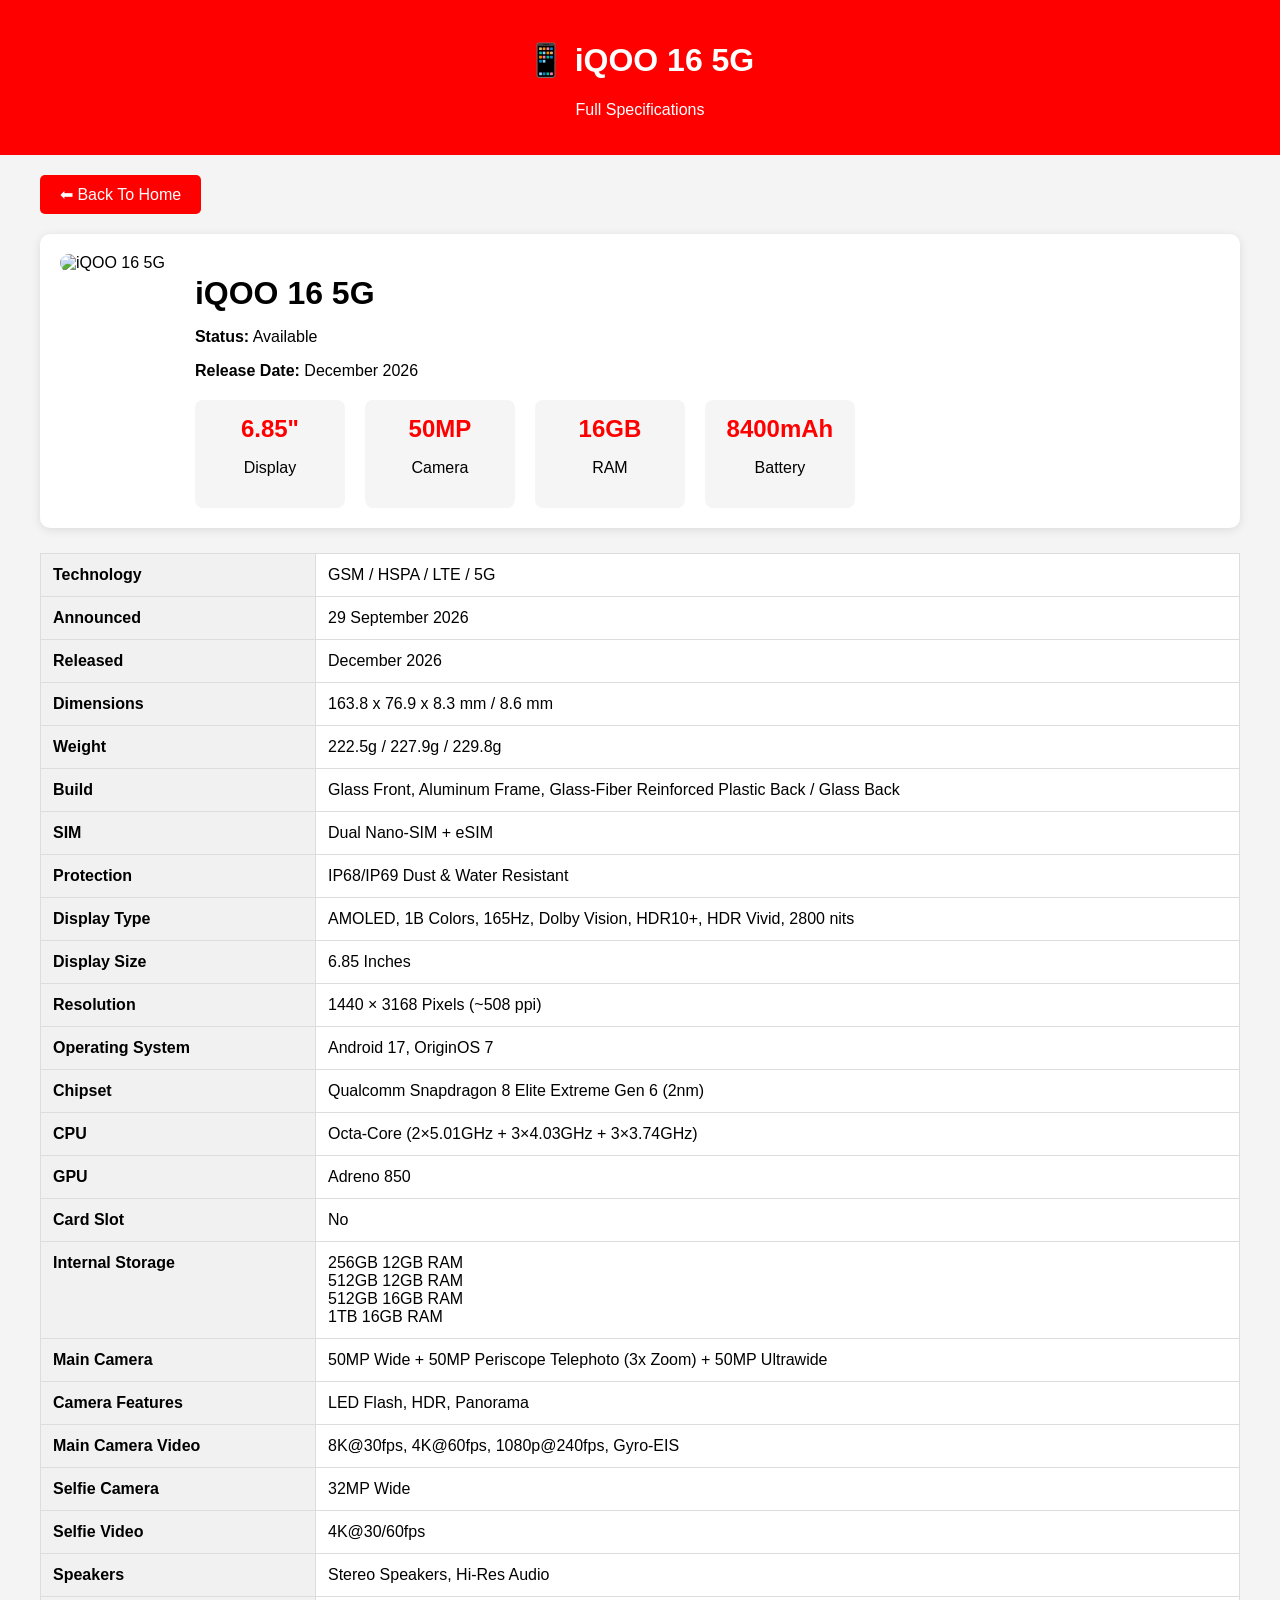
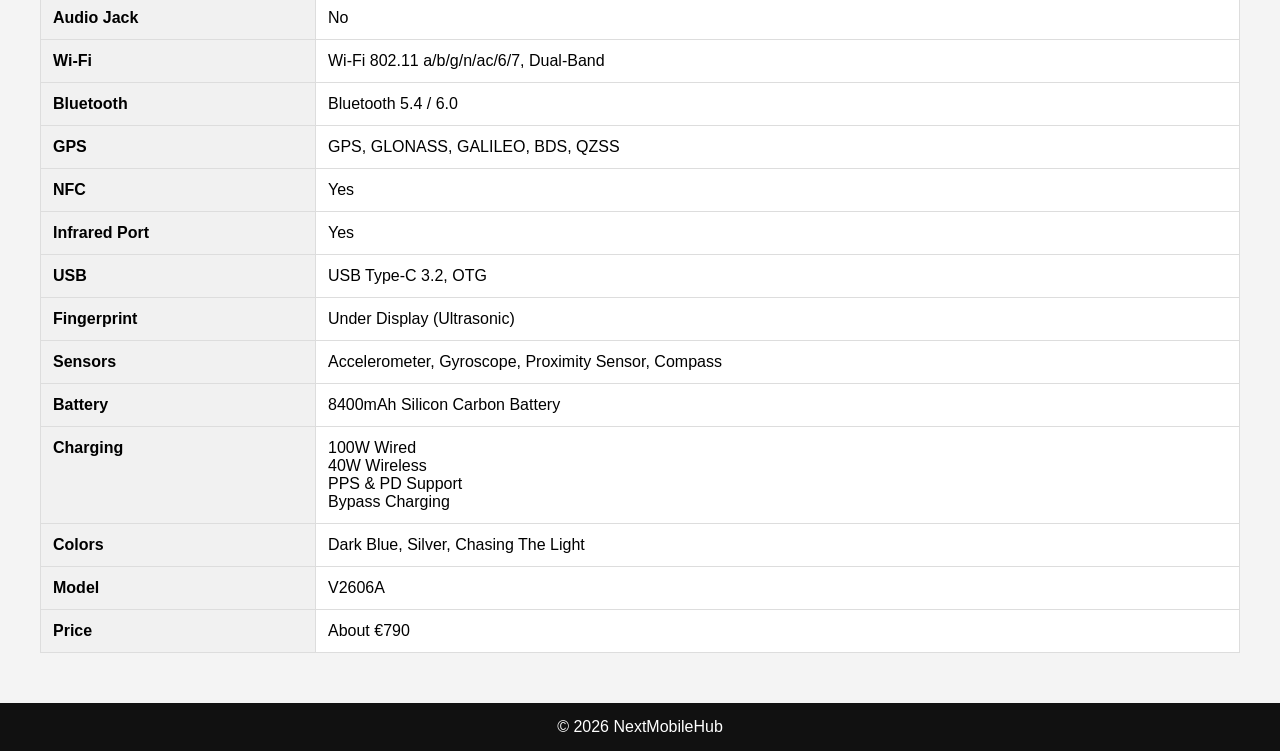
==== Iqoo 16.html @ 37f46bac "Rename Iqoo 16 to Iqoo 16.html" ====
<!DOCTYPE html>
<html lang="en">
<head>
<meta charset="UTF-8">
<meta name="viewport" content="width=device-width, initial-scale=1.0">

<title>iQOO 16 5G Full Specifications | NextMobileHub</title>

<style>

body{
margin:0;
font-family:Arial,sans-serif;
background:#f4f4f4;
}

header{
background:#ff0000;
color:white;
text-align:center;
padding:20px;
}

.container{
max-width:1200px;
margin:auto;
padding:20px;
}

.back-btn{
display:inline-block;
background:#ff0000;
color:white;
padding:10px 20px;
border-radius:5px;
text-decoration:none;
margin-bottom:20px;
}

.top-box{
background:white;
padding:20px;
border-radius:10px;
box-shadow:0 2px 10px rgba(0,0,0,0.1);
display:flex;
flex-wrap:wrap;
gap:30px;
}

.phone-image img{
width:280px;
max-width:100%;
border-radius:10px;
}

.phone-info{
flex:1;
}

.phone-info h1{
margin-bottom:10px;
}

.quick-specs{
display:flex;
gap:20px;
flex-wrap:wrap;
margin-top:20px;
}

.quick-box{
background:#f5f5f5;
padding:15px;
border-radius:8px;
text-align:center;
min-width:120px;
}

.quick-box h2{
margin:0;
color:#ff0000;
}

.spec-table{
width:100%;
border-collapse:collapse;
margin-top:25px;
background:white;
}

.spec-table td{
border:1px solid #ddd;
padding:12px;
vertical-align:top;
}

.title{
background:#f1f1f1;
font-weight:bold;
width:250px;
}

footer{
background:#111;
color:white;
text-align:center;
padding:15px;
margin-top:30px;
}

</style>
</head>

<body>

<header>
<h1>📱 iQOO 16 5G</h1>
<p>Full Specifications</p>
</header>

<div class="container">

<a href="index.html" class="back-btn">⬅ Back To Home</a>

<div class="top-box">

<div class="phone-image">
<img src="iqoo-16-5g.jpg" alt="iQOO 16 5G">
</div>

<div class="phone-info">

<h1>iQOO 16 5G</h1>

<p><strong>Status:</strong> Available</p>
<p><strong>Release Date:</strong> December 2026</p>

<div class="quick-specs">

<div class="quick-box">
<h2>6.85"</h2>
<p>Display</p>
</div>

<div class="quick-box">
<h2>50MP</h2>
<p>Camera</p>
</div>

<div class="quick-box">
<h2>16GB</h2>
<p>RAM</p>
</div>

<div class="quick-box">
<h2>8400mAh</h2>
<p>Battery</p>
</div>

</div>

</div>
</div>

<table class="spec-table">

<tr>
<td class="title">Technology</td>
<td>GSM / HSPA / LTE / 5G</td>
</tr>

<tr>
<td class="title">Announced</td>
<td>29 September 2026</td>
</tr>

<tr>
<td class="title">Released</td>
<td>December 2026</td>
</tr>

<tr>
<td class="title">Dimensions</td>
<td>163.8 x 76.9 x 8.3 mm / 8.6 mm</td>
</tr>

<tr>
<td class="title">Weight</td>
<td>222.5g / 227.9g / 229.8g</td>
</tr>

<tr>
<td class="title">Build</td>
<td>Glass Front, Aluminum Frame, Glass-Fiber Reinforced Plastic Back / Glass Back</td>
</tr>

<tr>
<td class="title">SIM</td>
<td>Dual Nano-SIM + eSIM</td>
</tr>

<tr>
<td class="title">Protection</td>
<td>IP68/IP69 Dust & Water Resistant</td>
</tr>

<tr>
<td class="title">Display Type</td>
<td>AMOLED, 1B Colors, 165Hz, Dolby Vision, HDR10+, HDR Vivid, 2800 nits</td>
</tr>

<tr>
<td class="title">Display Size</td>
<td>6.85 Inches</td>
</tr>

<tr>
<td class="title">Resolution</td>
<td>1440 × 3168 Pixels (~508 ppi)</td>
</tr>

<tr>
<td class="title">Operating System</td>
<td>Android 17, OriginOS 7</td>
</tr>

<tr>
<td class="title">Chipset</td>
<td>Qualcomm Snapdragon 8 Elite Extreme Gen 6 (2nm)</td>
</tr>

<tr>
<td class="title">CPU</td>
<td>Octa-Core (2×5.01GHz + 3×4.03GHz + 3×3.74GHz)</td>
</tr>

<tr>
<td class="title">GPU</td>
<td>Adreno 850</td>
</tr>

<tr>
<td class="title">Card Slot</td>
<td>No</td>
</tr>

<tr>
<td class="title">Internal Storage</td>
<td>
256GB 12GB RAM<br>
512GB 12GB RAM<br>
512GB 16GB RAM<br>
1TB 16GB RAM
</td>
</tr>

<tr>
<td class="title">Main Camera</td>
<td>
50MP Wide + 50MP Periscope Telephoto (3x Zoom) + 50MP Ultrawide
</td>
</tr>

<tr>
<td class="title">Camera Features</td>
<td>
LED Flash, HDR, Panorama
</td>
</tr>

<tr>
<td class="title">Main Camera Video</td>
<td>
8K@30fps, 4K@60fps, 1080p@240fps, Gyro-EIS
</td>
</tr>

<tr>
<td class="title">Selfie Camera</td>
<td>32MP Wide</td>
</tr>

<tr>
<td class="title">Selfie Video</td>
<td>4K@30/60fps</td>
</tr>

<tr>
<td class="title">Speakers</td>
<td>Stereo Speakers, Hi-Res Audio</td>
</tr>

<tr>
<td class="title">Audio Jack</td>
<td>No</td>
</tr>

<tr>
<td class="title">Wi‑Fi</td>
<td>Wi‑Fi 802.11 a/b/g/n/ac/6/7, Dual-Band</td>
</tr>

<tr>
<td class="title">Bluetooth</td>
<td>Bluetooth 5.4 / 6.0</td>
</tr>

<tr>
<td class="title">GPS</td>
<td>GPS, GLONASS, GALILEO, BDS, QZSS</td>
</tr>

<tr>
<td class="title">NFC</td>
<td>Yes</td>
</tr>

<tr>
<td class="title">Infrared Port</td>
<td>Yes</td>
</tr>

<tr>
<td class="title">USB</td>
<td>USB Type‑C 3.2, OTG</td>
</tr>

<tr>
<td class="title">Fingerprint</td>
<td>Under Display (Ultrasonic)</td>
</tr>

<tr>
<td class="title">Sensors</td>
<td>
Accelerometer, Gyroscope, Proximity Sensor, Compass
</td>
</tr>

<tr>
<td class="title">Battery</td>
<td>8400mAh Silicon Carbon Battery</td>
</tr>

<tr>
<td class="title">Charging</td>
<td>
100W Wired<br>
40W Wireless<br>
PPS & PD Support<br>
Bypass Charging
</td>
</tr>

<tr>
<td class="title">Colors</td>
<td>Dark Blue, Silver, Chasing The Light</td>
</tr>

<tr>
<td class="title">Model</td>
<td>V2606A</td>
</tr>

<tr>
<td class="title">Price</td>
<td>About €790</td>
</tr>

</table>

</div>

<footer>
© 2026 NextMobileHub
</footer>

</body>
</html>
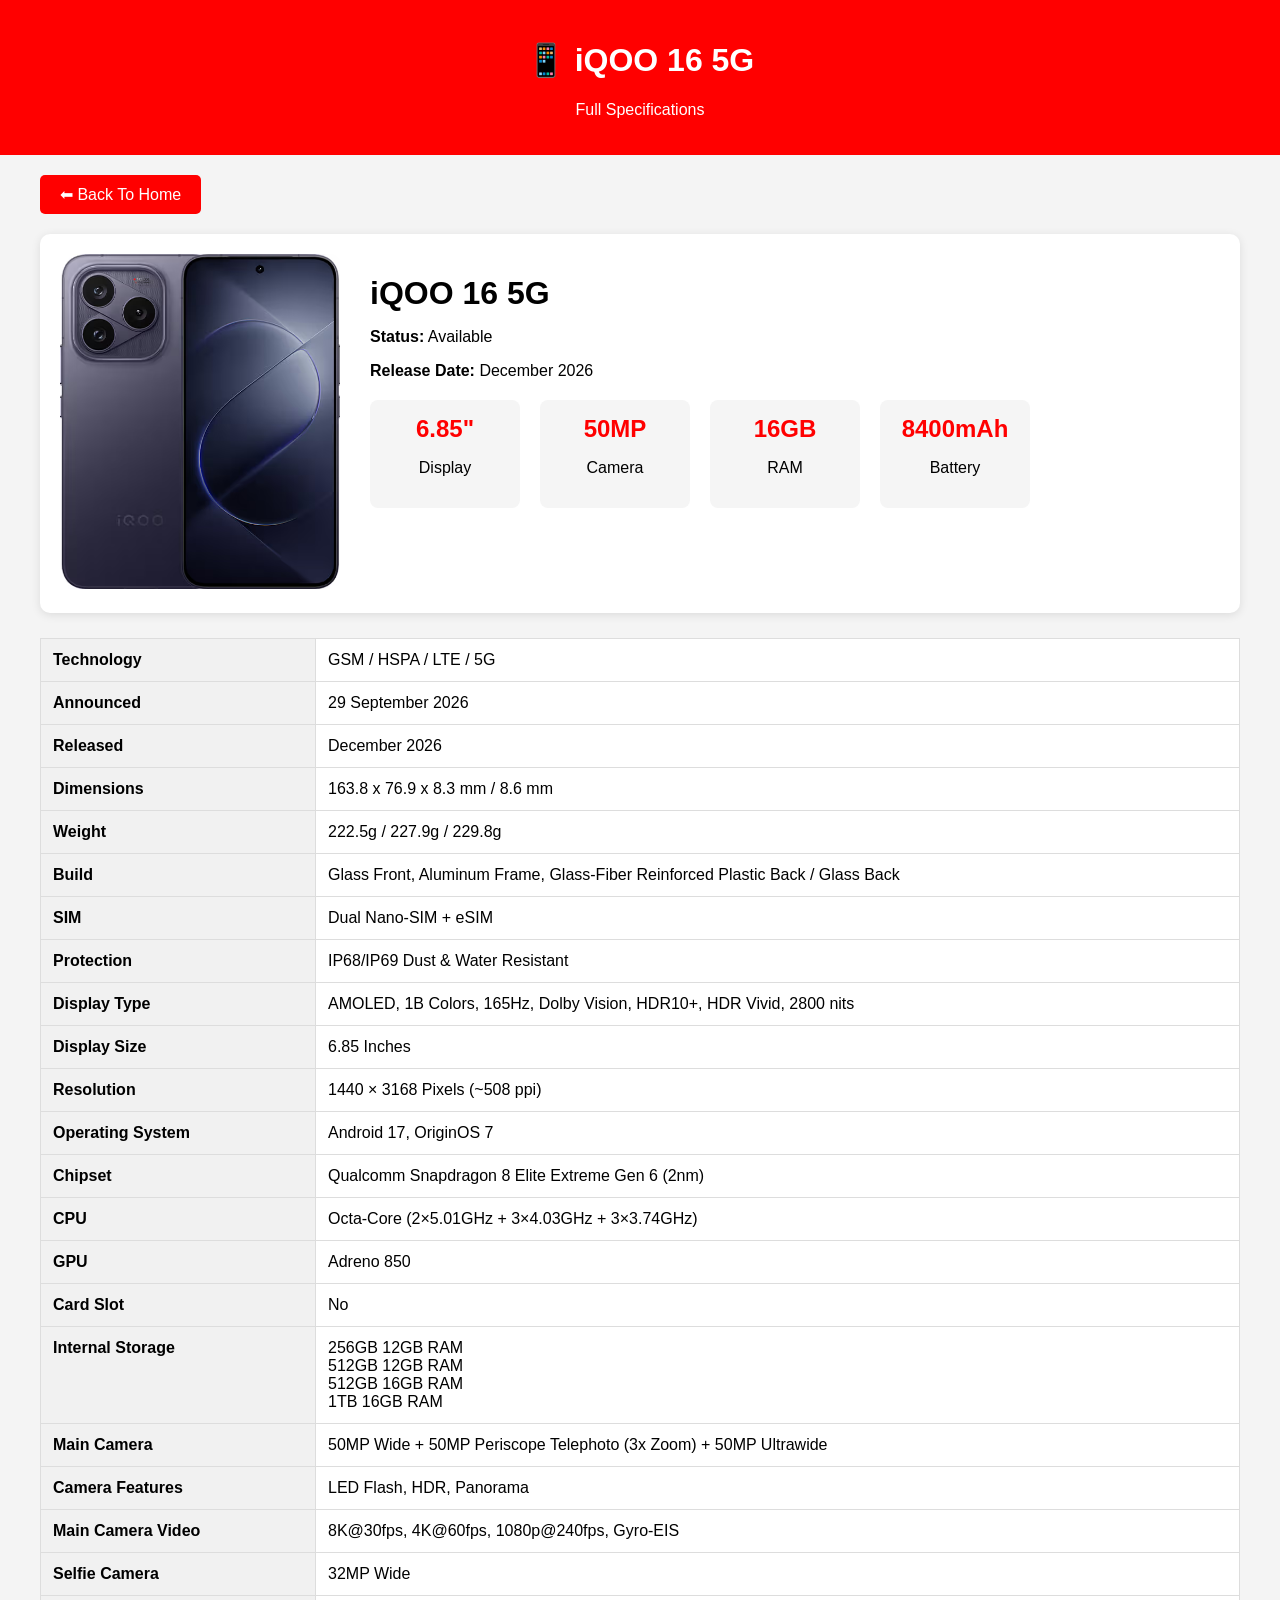
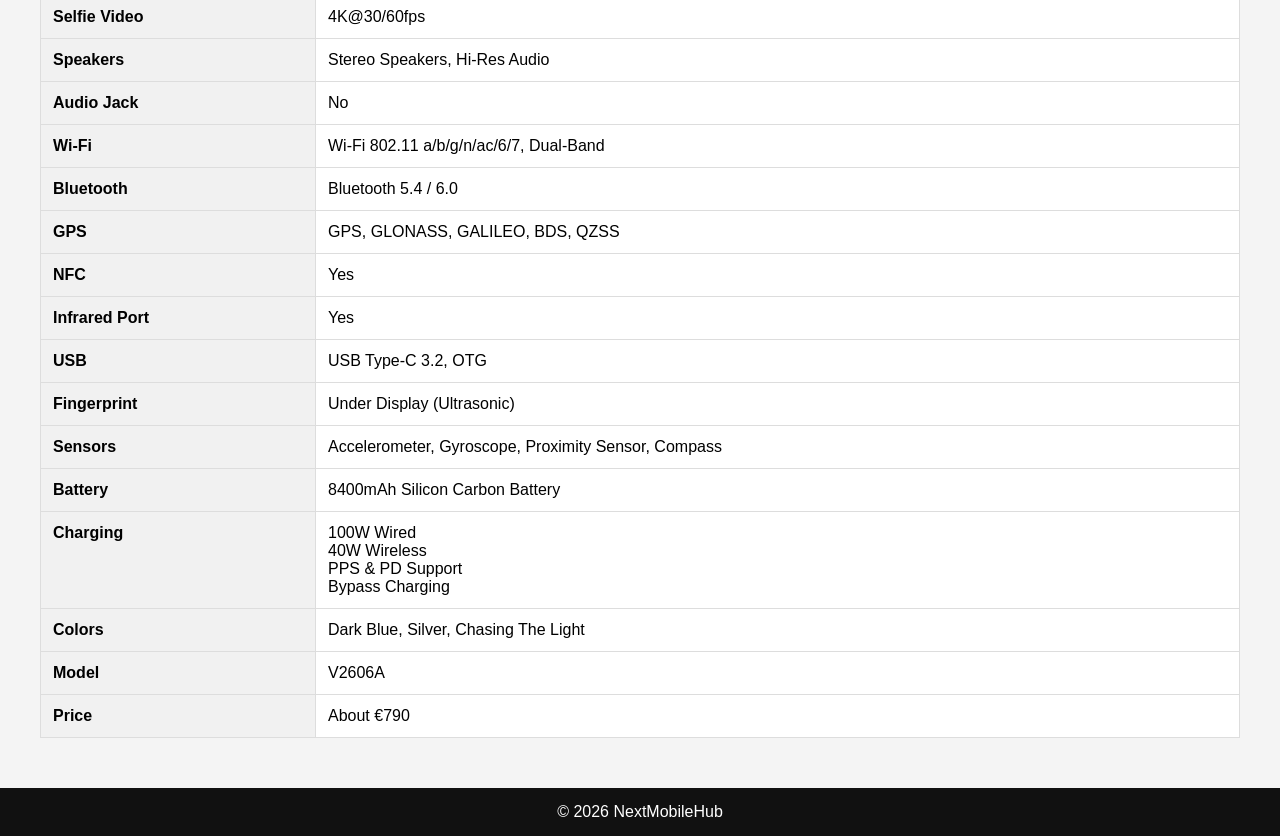
==== commit 02816543: "Update Iqoo 16.html" ====
--- a/Iqoo 16.html
+++ b/Iqoo 16.html
@@ -125,7 +125,7 @@
 <div class="top-box">
 
 <div class="phone-image">
-<img src="iqoo-16-5g.jpg" alt="iQOO 16 5G">
+<img src="iqoo 16.jpg" alt="iQOO 16 5G">
 </div>
 
 <div class="phone-info">
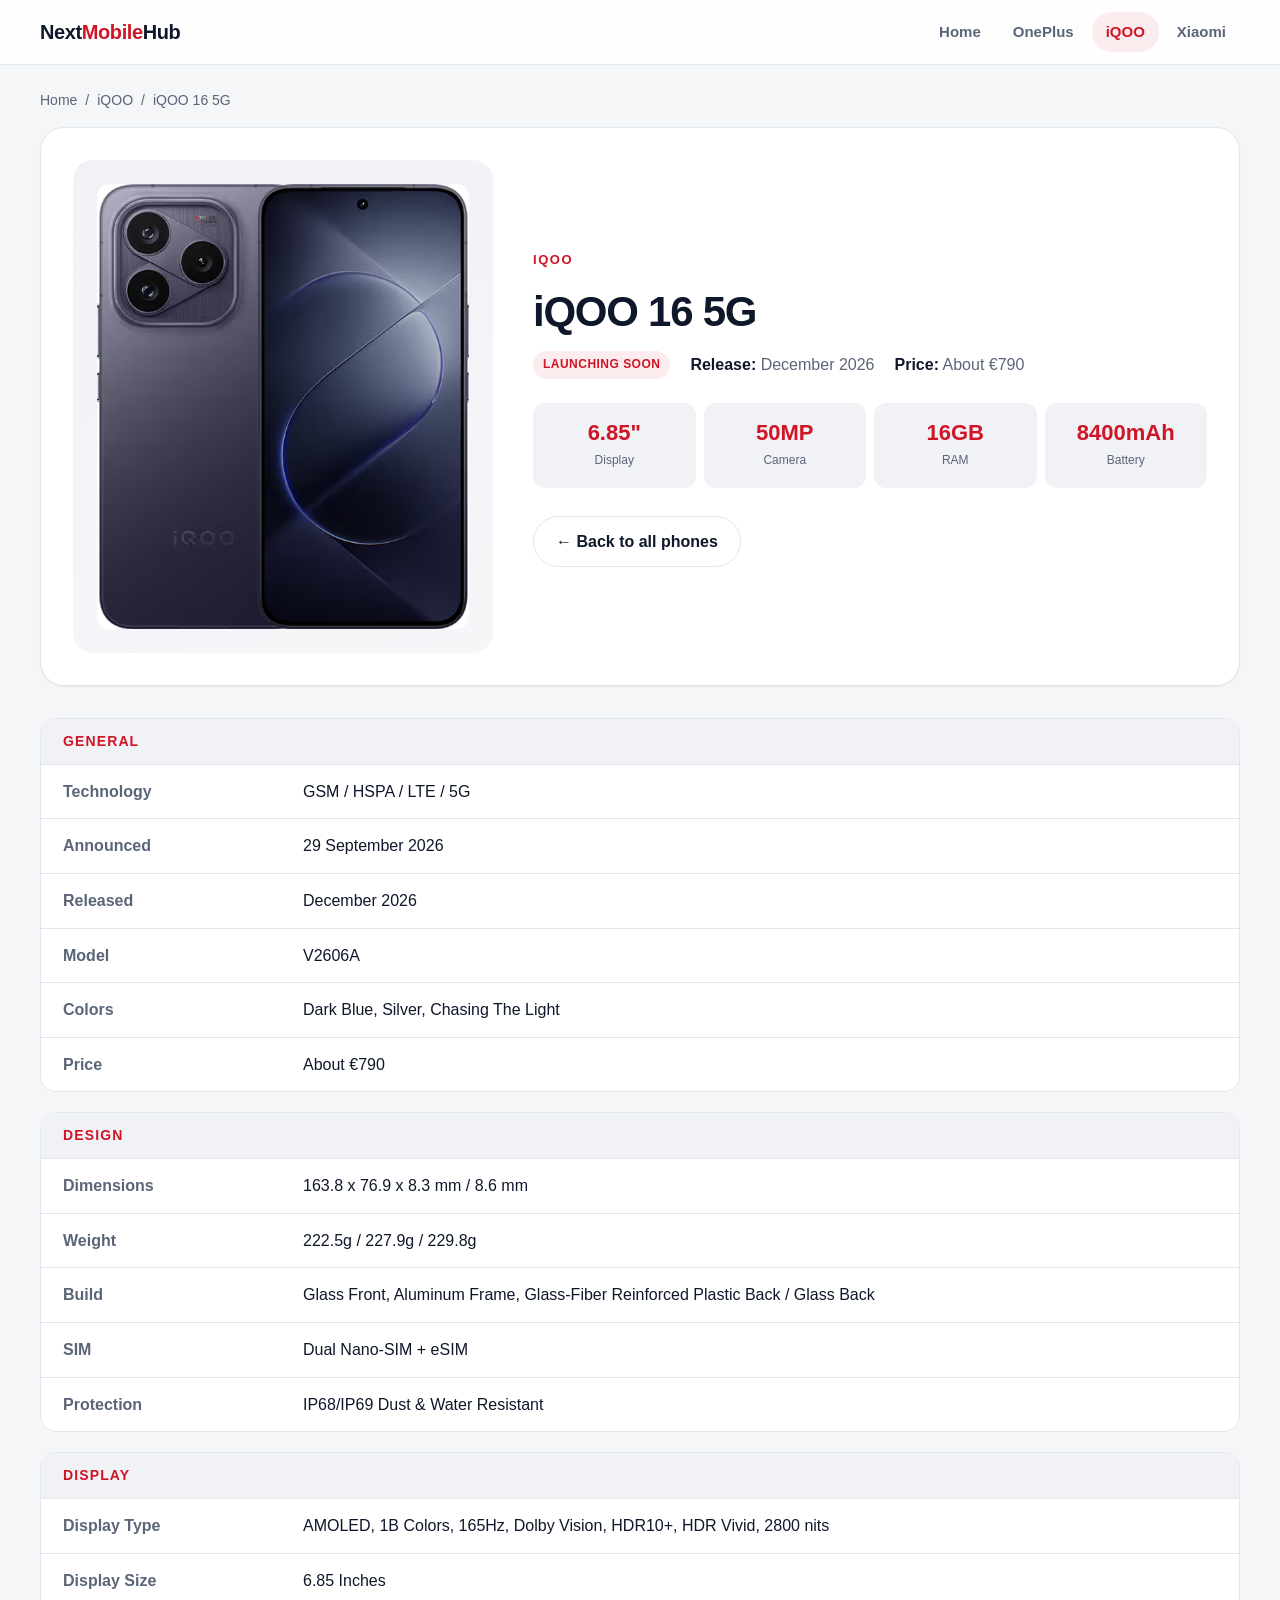
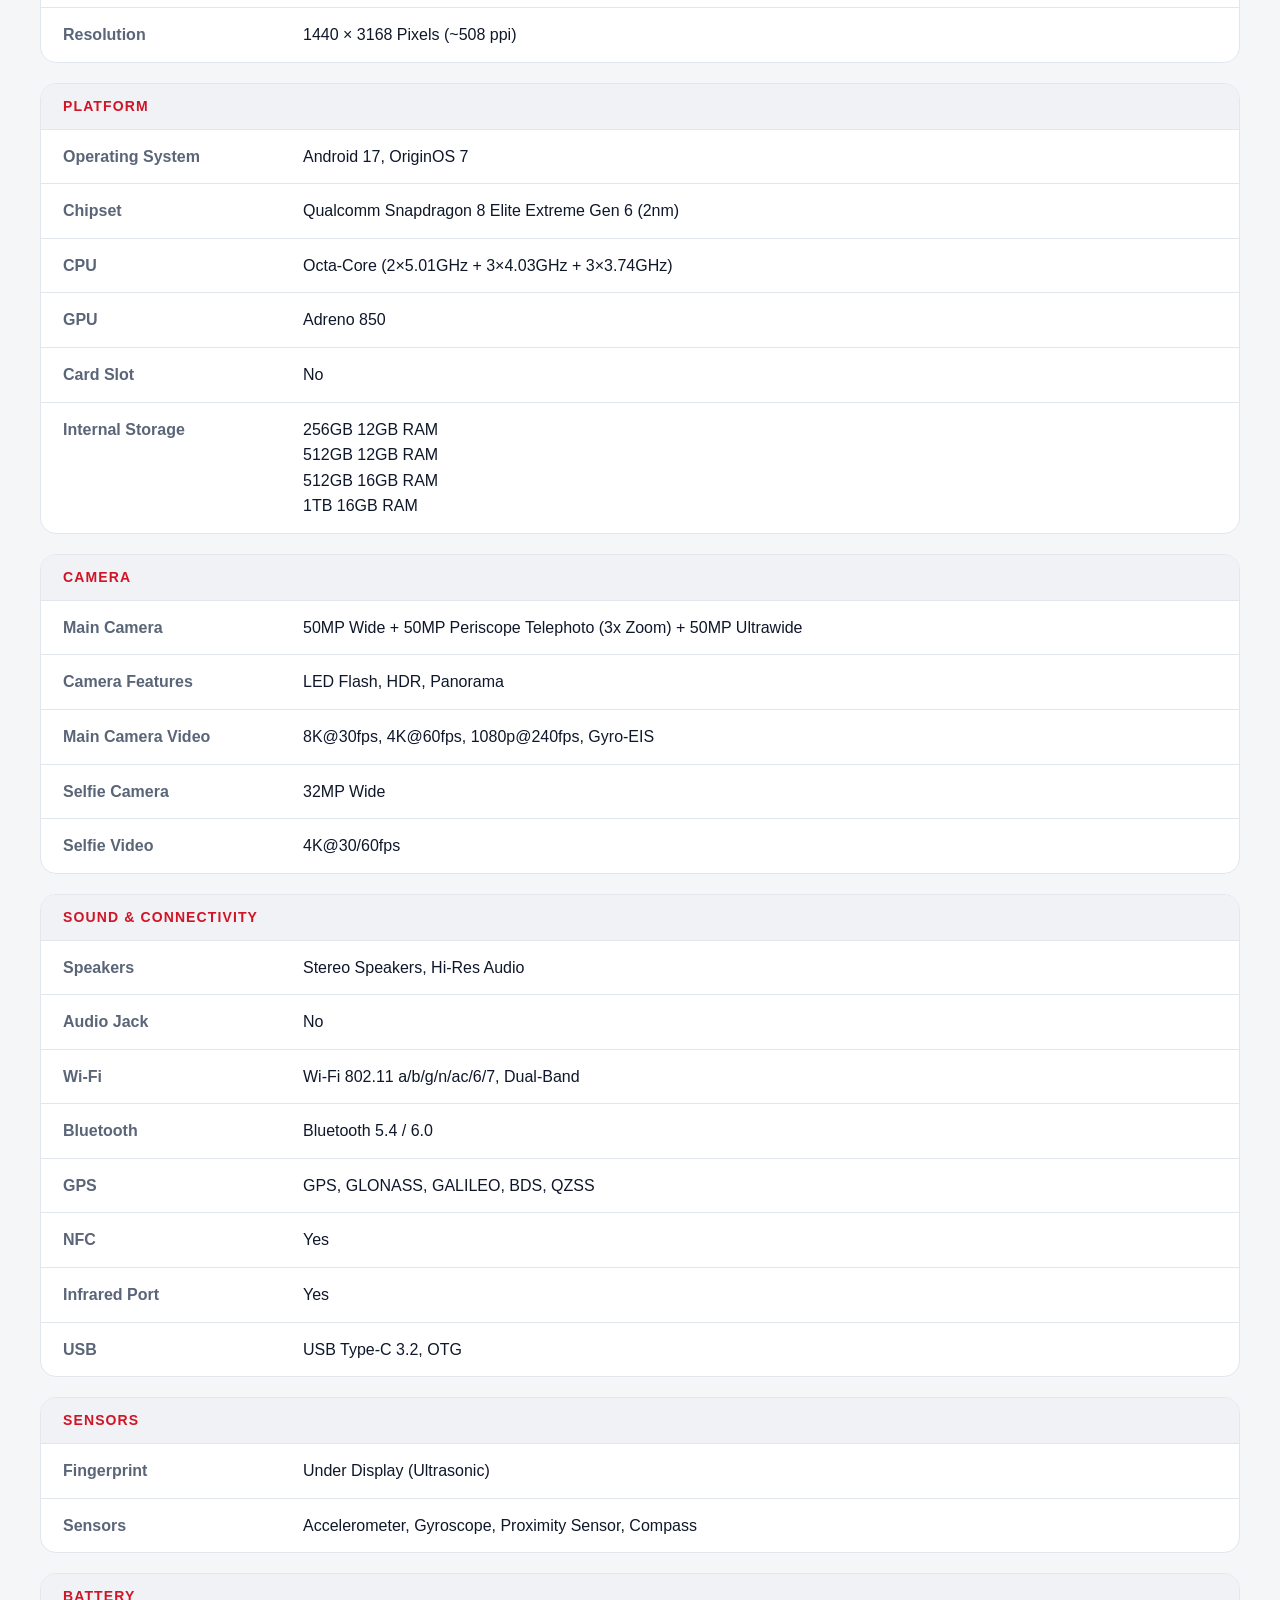
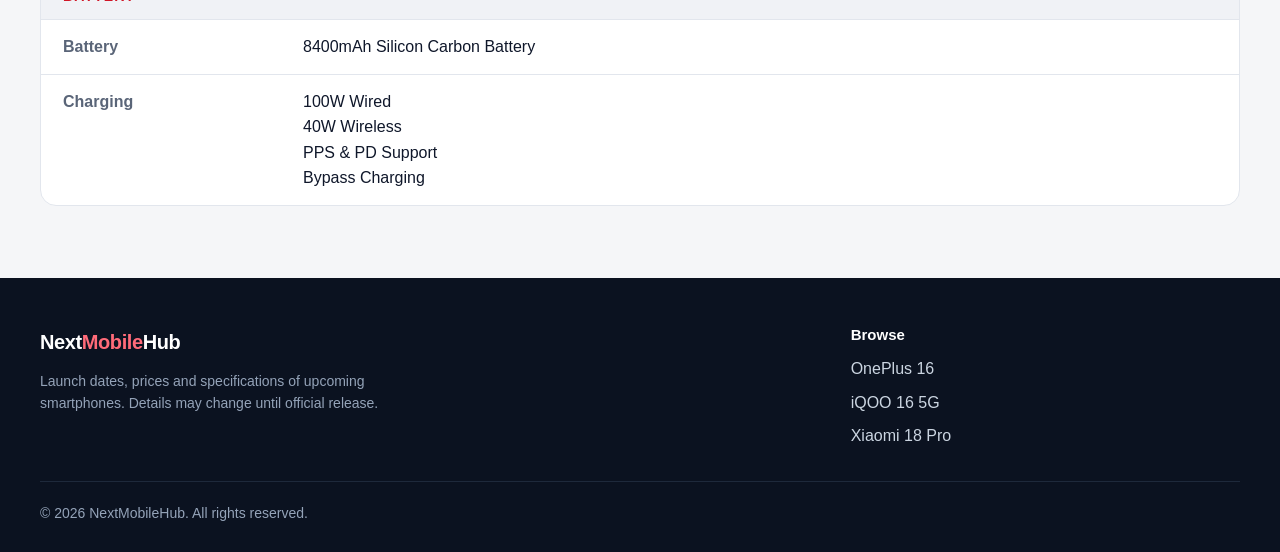
==== commit c34d6417: "Update Iqoo 16.html" ====
--- a/Iqoo 16.html
+++ b/Iqoo 16.html
@@ -2,377 +2,181 @@
 <html lang="en">
 <head>
 <meta charset="UTF-8">
-<meta name="viewport" content="width=device-width, initial-scale=1.0">
-
-<title>iQOO 16 5G Full Specifications | NextMobileHub</title>
-
-<style>
-
-body{
-margin:0;
-font-family:Arial,sans-serif;
-background:#f4f4f4;
-}
-
-header{
-background:#ff0000;
-color:white;
-text-align:center;
-padding:20px;
-}
-
-.container{
-max-width:1200px;
-margin:auto;
-padding:20px;
-}
-
-.back-btn{
-display:inline-block;
-background:#ff0000;
-color:white;
-padding:10px 20px;
-border-radius:5px;
-text-decoration:none;
-margin-bottom:20px;
-}
-
-.top-box{
-background:white;
-padding:20px;
-border-radius:10px;
-box-shadow:0 2px 10px rgba(0,0,0,0.1);
-display:flex;
-flex-wrap:wrap;
-gap:30px;
-}
-
-.phone-image img{
-width:280px;
-max-width:100%;
-border-radius:10px;
-}
-
-.phone-info{
-flex:1;
-}
-
-.phone-info h1{
-margin-bottom:10px;
-}
-
-.quick-specs{
-display:flex;
-gap:20px;
-flex-wrap:wrap;
-margin-top:20px;
-}
-
-.quick-box{
-background:#f5f5f5;
-padding:15px;
-border-radius:8px;
-text-align:center;
-min-width:120px;
-}
-
-.quick-box h2{
-margin:0;
-color:#ff0000;
-}
-
-.spec-table{
-width:100%;
-border-collapse:collapse;
-margin-top:25px;
-background:white;
-}
-
-.spec-table td{
-border:1px solid #ddd;
-padding:12px;
-vertical-align:top;
-}
-
-.title{
-background:#f1f1f1;
-font-weight:bold;
-width:250px;
-}
-
-footer{
-background:#111;
-color:white;
-text-align:center;
-padding:15px;
-margin-top:30px;
-}
-
-</style>
+<meta name="viewport" content="width=device-width, initial-scale=1">
+<title>iQOO 16 5G – Full Specifications, Price &amp; Release Date | NextMobileHub</title>
+<meta name="description" content="iQOO 16 5G full specifications, release date and price: 6.85-inch 165Hz AMOLED, Snapdragon 8 Elite Extreme Gen 6, triple 50MP camera and 8400mAh battery.">
+<meta name="theme-color" content="#e11d2e">
+<meta property="og:type" content="website">
+<meta property="og:title" content="iQOO 16 5G – Full Specifications | NextMobileHub">
+<meta property="og:description" content="iQOO 16 5G full specifications, release date and price: 6.85-inch 165Hz AMOLED, Snapdragon 8 Elite Extreme Gen 6, triple 50MP camera and 8400mAh battery.">
+<meta property="og:image" content="iqoo%2016.jpg">
+<link rel="icon" href="data:image/svg+xml,%3Csvg xmlns='http://www.w3.org/2000/svg' viewBox='0 0 64 64'%3E%3Crect width='64' height='64' rx='14' fill='%23e11d2e'/%3E%3Crect x='20' y='10' width='24' height='44' rx='5' fill='none' stroke='white' stroke-width='4'/%3E%3Ccircle cx='32' cy='46' r='2.5' fill='white'/%3E%3C/svg%3E">
+<link rel="stylesheet" href="style.css">
 </head>
-
 <body>
 
-<header>
-<h1>📱 iQOO 16 5G</h1>
-<p>Full Specifications</p>
+<a class="skip-link" href="#main">Skip to content</a>
+
+<header class="site-header">
+  <div class="container nav">
+    <a class="brand" href="index.html" aria-label="NextMobileHub home">Next<span>Mobile</span>Hub</a>
+    <nav aria-label="Main">
+      <ul class="nav-links">
+        <li><a href="index.html">Home</a></li>
+        <li><a href="oneplus-16.html">OnePlus</a></li>
+        <li><a href="Iqoo%2016.html" aria-current="page">iQOO</a></li>
+        <li><a href="Xiaomi%2018%20Pro.html">Xiaomi</a></li>
+      </ul>
+    </nav>
+  </div>
 </header>
 
-<div class="container">
+<main id="main" class="container">
 
-<a href="index.html" class="back-btn">⬅ Back To Home</a>
+  <nav class="breadcrumb" aria-label="Breadcrumb">
+    <a href="index.html">Home</a><span aria-hidden="true">/</span>
+    <span>iQOO</span><span aria-hidden="true">/</span>
+    <span aria-current="page">iQOO 16 5G</span>
+  </nav>
 
-<div class="top-box">
+  <section class="phone-hero" aria-labelledby="phone-title">
+    <div class="phone-media">
+      <img src="iqoo%2016.jpg" alt="iQOO 16 5G">
+    </div>
+    <div class="phone-summary">
+      <span class="eyebrow">iQOO</span>
+      <h1 id="phone-title">iQOO 16 5G</h1>
+      <div class="meta-row">
+        <span class="badge">Launching soon</span>
+        <span><strong>Release:</strong> December 2026</span>
+        <span><strong>Price:</strong> About €790</span>
+      </div>
+      <div class="stats">
+          <div class="stat"><strong>6.85"</strong><span>Display</span></div>
+          <div class="stat"><strong>50MP</strong><span>Camera</span></div>
+          <div class="stat"><strong>16GB</strong><span>RAM</span></div>
+          <div class="stat"><strong>8400mAh</strong><span>Battery</span></div>
+      </div>
+      <p style="margin-top:28px"><a class="btn btn--ghost" href="index.html">← Back to all phones</a></p>
+    </div>
+  </section>
 
-<div class="phone-image">
-<img src="iqoo 16.jpg" alt="iQOO 16 5G">
-</div>
+  <div class="specs">
+      <section class="spec-group" aria-labelledby="g-general">
+        <h2 id="g-general">General</h2>
+        <table class="spec-table">
+        <tbody>
+          <tr><th scope="row">Technology</th><td>GSM / HSPA / LTE / 5G</td></tr>
+          <tr><th scope="row">Announced</th><td>29 September 2026</td></tr>
+          <tr><th scope="row">Released</th><td>December 2026</td></tr>
+          <tr><th scope="row">Model</th><td>V2606A</td></tr>
+          <tr><th scope="row">Colors</th><td>Dark Blue, Silver, Chasing The Light</td></tr>
+          <tr><th scope="row">Price</th><td>About €790</td></tr>
+        </tbody>
+        </table>
+      </section>
+      <section class="spec-group" aria-labelledby="g-design">
+        <h2 id="g-design">Design</h2>
+        <table class="spec-table">
+        <tbody>
+          <tr><th scope="row">Dimensions</th><td>163.8 x 76.9 x 8.3 mm / 8.6 mm</td></tr>
+          <tr><th scope="row">Weight</th><td>222.5g / 227.9g / 229.8g</td></tr>
+          <tr><th scope="row">Build</th><td>Glass Front, Aluminum Frame, Glass-Fiber Reinforced Plastic Back / Glass Back</td></tr>
+          <tr><th scope="row">SIM</th><td>Dual Nano-SIM + eSIM</td></tr>
+          <tr><th scope="row">Protection</th><td>IP68/IP69 Dust &amp; Water Resistant</td></tr>
+        </tbody>
+        </table>
+      </section>
+      <section class="spec-group" aria-labelledby="g-display">
+        <h2 id="g-display">Display</h2>
+        <table class="spec-table">
+        <tbody>
+          <tr><th scope="row">Display Type</th><td>AMOLED, 1B Colors, 165Hz, Dolby Vision, HDR10+, HDR Vivid, 2800 nits</td></tr>
+          <tr><th scope="row">Display Size</th><td>6.85 Inches</td></tr>
+          <tr><th scope="row">Resolution</th><td>1440 × 3168 Pixels (~508 ppi)</td></tr>
+        </tbody>
+        </table>
+      </section>
+      <section class="spec-group" aria-labelledby="g-platform">
+        <h2 id="g-platform">Platform</h2>
+        <table class="spec-table">
+        <tbody>
+          <tr><th scope="row">Operating System</th><td>Android 17, OriginOS 7</td></tr>
+          <tr><th scope="row">Chipset</th><td>Qualcomm Snapdragon 8 Elite Extreme Gen 6 (2nm)</td></tr>
+          <tr><th scope="row">CPU</th><td>Octa-Core (2×5.01GHz + 3×4.03GHz + 3×3.74GHz)</td></tr>
+          <tr><th scope="row">GPU</th><td>Adreno 850</td></tr>
+          <tr><th scope="row">Card Slot</th><td>No</td></tr>
+          <tr><th scope="row">Internal Storage</th><td>256GB 12GB RAM<br>512GB 12GB RAM<br>512GB 16GB RAM<br>1TB 16GB RAM</td></tr>
+        </tbody>
+        </table>
+      </section>
+      <section class="spec-group" aria-labelledby="g-camera">
+        <h2 id="g-camera">Camera</h2>
+        <table class="spec-table">
+        <tbody>
+          <tr><th scope="row">Main Camera</th><td>50MP Wide + 50MP Periscope Telephoto (3x Zoom) + 50MP Ultrawide</td></tr>
+          <tr><th scope="row">Camera Features</th><td>LED Flash, HDR, Panorama</td></tr>
+          <tr><th scope="row">Main Camera Video</th><td>8K@30fps, 4K@60fps, 1080p@240fps, Gyro-EIS</td></tr>
+          <tr><th scope="row">Selfie Camera</th><td>32MP Wide</td></tr>
+          <tr><th scope="row">Selfie Video</th><td>4K@30/60fps</td></tr>
+        </tbody>
+        </table>
+      </section>
+      <section class="spec-group" aria-labelledby="g-sound-connectivity">
+        <h2 id="g-sound-connectivity">Sound &amp; Connectivity</h2>
+        <table class="spec-table">
+        <tbody>
+          <tr><th scope="row">Speakers</th><td>Stereo Speakers, Hi-Res Audio</td></tr>
+          <tr><th scope="row">Audio Jack</th><td>No</td></tr>
+          <tr><th scope="row">Wi-Fi</th><td>Wi-Fi 802.11 a/b/g/n/ac/6/7, Dual-Band</td></tr>
+          <tr><th scope="row">Bluetooth</th><td>Bluetooth 5.4 / 6.0</td></tr>
+          <tr><th scope="row">GPS</th><td>GPS, GLONASS, GALILEO, BDS, QZSS</td></tr>
+          <tr><th scope="row">NFC</th><td>Yes</td></tr>
+          <tr><th scope="row">Infrared Port</th><td>Yes</td></tr>
+          <tr><th scope="row">USB</th><td>USB Type-C 3.2, OTG</td></tr>
+        </tbody>
+        </table>
+      </section>
+      <section class="spec-group" aria-labelledby="g-sensors">
+        <h2 id="g-sensors">Sensors</h2>
+        <table class="spec-table">
+        <tbody>
+          <tr><th scope="row">Fingerprint</th><td>Under Display (Ultrasonic)</td></tr>
+          <tr><th scope="row">Sensors</th><td>Accelerometer, Gyroscope, Proximity Sensor, Compass</td></tr>
+        </tbody>
+        </table>
+      </section>
+      <section class="spec-group" aria-labelledby="g-battery">
+        <h2 id="g-battery">Battery</h2>
+        <table class="spec-table">
+        <tbody>
+          <tr><th scope="row">Battery</th><td>8400mAh Silicon Carbon Battery</td></tr>
+          <tr><th scope="row">Charging</th><td>100W Wired<br>40W Wireless<br>PPS &amp; PD Support<br>Bypass Charging</td></tr>
+        </tbody>
+        </table>
+      </section>
+  </div>
 
-<div class="phone-info">
+</main>
 
-<h1>iQOO 16 5G</h1>
-
-<p><strong>Status:</strong> Available</p>
-<p><strong>Release Date:</strong> December 2026</p>
-
-<div class="quick-specs">
-
-<div class="quick-box">
-<h2>6.85"</h2>
-<p>Display</p>
-</div>
-
-<div class="quick-box">
-<h2>50MP</h2>
-<p>Camera</p>
-</div>
-
-<div class="quick-box">
-<h2>16GB</h2>
-<p>RAM</p>
-</div>
-
-<div class="quick-box">
-<h2>8400mAh</h2>
-<p>Battery</p>
-</div>
-
-</div>
-
-</div>
-</div>
-
-<table class="spec-table">
-
-<tr>
-<td class="title">Technology</td>
-<td>GSM / HSPA / LTE / 5G</td>
-</tr>
-
-<tr>
-<td class="title">Announced</td>
-<td>29 September 2026</td>
-</tr>
-
-<tr>
-<td class="title">Released</td>
-<td>December 2026</td>
-</tr>
-
-<tr>
-<td class="title">Dimensions</td>
-<td>163.8 x 76.9 x 8.3 mm / 8.6 mm</td>
-</tr>
-
-<tr>
-<td class="title">Weight</td>
-<td>222.5g / 227.9g / 229.8g</td>
-</tr>
-
-<tr>
-<td class="title">Build</td>
-<td>Glass Front, Aluminum Frame, Glass-Fiber Reinforced Plastic Back / Glass Back</td>
-</tr>
-
-<tr>
-<td class="title">SIM</td>
-<td>Dual Nano-SIM + eSIM</td>
-</tr>
-
-<tr>
-<td class="title">Protection</td>
-<td>IP68/IP69 Dust & Water Resistant</td>
-</tr>
-
-<tr>
-<td class="title">Display Type</td>
-<td>AMOLED, 1B Colors, 165Hz, Dolby Vision, HDR10+, HDR Vivid, 2800 nits</td>
-</tr>
-
-<tr>
-<td class="title">Display Size</td>
-<td>6.85 Inches</td>
-</tr>
-
-<tr>
-<td class="title">Resolution</td>
-<td>1440 × 3168 Pixels (~508 ppi)</td>
-</tr>
-
-<tr>
-<td class="title">Operating System</td>
-<td>Android 17, OriginOS 7</td>
-</tr>
-
-<tr>
-<td class="title">Chipset</td>
-<td>Qualcomm Snapdragon 8 Elite Extreme Gen 6 (2nm)</td>
-</tr>
-
-<tr>
-<td class="title">CPU</td>
-<td>Octa-Core (2×5.01GHz + 3×4.03GHz + 3×3.74GHz)</td>
-</tr>
-
-<tr>
-<td class="title">GPU</td>
-<td>Adreno 850</td>
-</tr>
-
-<tr>
-<td class="title">Card Slot</td>
-<td>No</td>
-</tr>
-
-<tr>
-<td class="title">Internal Storage</td>
-<td>
-256GB 12GB RAM<br>
-512GB 12GB RAM<br>
-512GB 16GB RAM<br>
-1TB 16GB RAM
-</td>
-</tr>
-
-<tr>
-<td class="title">Main Camera</td>
-<td>
-50MP Wide + 50MP Periscope Telephoto (3x Zoom) + 50MP Ultrawide
-</td>
-</tr>
-
-<tr>
-<td class="title">Camera Features</td>
-<td>
-LED Flash, HDR, Panorama
-</td>
-</tr>
-
-<tr>
-<td class="title">Main Camera Video</td>
-<td>
-8K@30fps, 4K@60fps, 1080p@240fps, Gyro-EIS
-</td>
-</tr>
-
-<tr>
-<td class="title">Selfie Camera</td>
-<td>32MP Wide</td>
-</tr>
-
-<tr>
-<td class="title">Selfie Video</td>
-<td>4K@30/60fps</td>
-</tr>
-
-<tr>
-<td class="title">Speakers</td>
-<td>Stereo Speakers, Hi-Res Audio</td>
-</tr>
-
-<tr>
-<td class="title">Audio Jack</td>
-<td>No</td>
-</tr>
-
-<tr>
-<td class="title">Wi‑Fi</td>
-<td>Wi‑Fi 802.11 a/b/g/n/ac/6/7, Dual-Band</td>
-</tr>
-
-<tr>
-<td class="title">Bluetooth</td>
-<td>Bluetooth 5.4 / 6.0</td>
-</tr>
-
-<tr>
-<td class="title">GPS</td>
-<td>GPS, GLONASS, GALILEO, BDS, QZSS</td>
-</tr>
-
-<tr>
-<td class="title">NFC</td>
-<td>Yes</td>
-</tr>
-
-<tr>
-<td class="title">Infrared Port</td>
-<td>Yes</td>
-</tr>
-
-<tr>
-<td class="title">USB</td>
-<td>USB Type‑C 3.2, OTG</td>
-</tr>
-
-<tr>
-<td class="title">Fingerprint</td>
-<td>Under Display (Ultrasonic)</td>
-</tr>
-
-<tr>
-<td class="title">Sensors</td>
-<td>
-Accelerometer, Gyroscope, Proximity Sensor, Compass
-</td>
-</tr>
-
-<tr>
-<td class="title">Battery</td>
-<td>8400mAh Silicon Carbon Battery</td>
-</tr>
-
-<tr>
-<td class="title">Charging</td>
-<td>
-100W Wired<br>
-40W Wireless<br>
-PPS & PD Support<br>
-Bypass Charging
-</td>
-</tr>
-
-<tr>
-<td class="title">Colors</td>
-<td>Dark Blue, Silver, Chasing The Light</td>
-</tr>
-
-<tr>
-<td class="title">Model</td>
-<td>V2606A</td>
-</tr>
-
-<tr>
-<td class="title">Price</td>
-<td>About €790</td>
-</tr>
-
-</table>
-
-</div>
-
-<footer>
-© 2026 NextMobileHub
+<footer class="site-footer">
+  <div class="container">
+    <div class="footer-grid">
+      <div>
+        <a class="brand" href="index.html">Next<span>Mobile</span>Hub</a>
+        <p class="footer-note">Launch dates, prices and specifications of upcoming smartphones. Details may change until official release.</p>
+      </div>
+      <div>
+        <h3>Browse</h3>
+        <ul class="footer-links">
+          <li><a href="oneplus-16.html">OnePlus 16</a></li>
+          <li><a href="Iqoo%2016.html">iQOO 16 5G</a></li>
+          <li><a href="Xiaomi%2018%20Pro.html">Xiaomi 18 Pro</a></li>
+        </ul>
+      </div>
+    </div>
+    <p class="footer-bottom">© 2026 NextMobileHub. All rights reserved.</p>
+  </div>
 </footer>
 
 </body>
--- a/style.css
+++ b/style.css
@@ -0,0 +1,314 @@
+/* ==========================================================
+   NextMobileHub — shared stylesheet
+   Used by index.html and every phone detail page.
+   ========================================================== */
+
+:root {
+  --bg: #f5f6f8;
+  --surface: #ffffff;
+  --surface-2: #f0f2f6;
+  --text: #0f172a;
+  --muted: #5a6578;
+  --border: #e2e6ed;
+  --accent: #e11d2e;
+  --accent-hover: #b91424;
+  --accent-text: #d01526;
+  --accent-soft: #fdecee;
+  --radius: 16px;
+  --shadow-sm: 0 1px 2px rgba(15, 23, 42, 0.06);
+  --shadow: 0 1px 2px rgba(15, 23, 42, 0.05), 0 10px 30px rgba(15, 23, 42, 0.08);
+  --font: -apple-system, BlinkMacSystemFont, "Segoe UI", Roboto, Inter, "Helvetica Neue", Arial, sans-serif;
+}
+
+@media (prefers-color-scheme: dark) {
+  :root {
+    --bg: #0b0f17;
+    --surface: #131a26;
+    --surface-2: #1a2332;
+    --text: #e8ecf4;
+    --muted: #9aa6ba;
+    --border: #242f43;
+    --accent-text: #ff5a69;
+    --accent-soft: #2b1519;
+    --shadow: 0 1px 2px rgba(0, 0, 0, 0.4), 0 10px 30px rgba(0, 0, 0, 0.35);
+  }
+}
+
+/* ---------- Base ---------- */
+*, *::before, *::after { box-sizing: border-box; }
+[hidden] { display: none !important; }
+
+html { scroll-behavior: smooth; -webkit-text-size-adjust: 100%; }
+
+body {
+  margin: 0;
+  background: var(--bg);
+  color: var(--text);
+  font-family: var(--font);
+  font-size: 16px;
+  line-height: 1.6;
+  -webkit-font-smoothing: antialiased;
+}
+
+img { max-width: 100%; display: block; }
+a { color: inherit; }
+h1, h2, h3 { margin: 0; line-height: 1.2; }
+ul { margin: 0; padding: 0; list-style: none; }
+p { margin: 0; }
+
+:focus-visible {
+  outline: 3px solid var(--accent);
+  outline-offset: 3px;
+  border-radius: 6px;
+}
+
+.container { width: min(1200px, 100% - 40px); margin-inline: auto; }
+
+.sr-only {
+  position: absolute; width: 1px; height: 1px; padding: 0; margin: -1px;
+  overflow: hidden; clip: rect(0, 0, 0, 0); white-space: nowrap; border: 0;
+}
+
+.skip-link {
+  position: absolute; left: 16px; top: -60px; z-index: 100;
+  background: var(--accent); color: #fff; font-weight: 600;
+  padding: 10px 16px; border-radius: 8px; text-decoration: none;
+}
+.skip-link:focus { top: 12px; }
+
+/* ---------- Header / navigation ---------- */
+.site-header {
+  position: sticky; top: 0; z-index: 50;
+  background: var(--surface);
+  background: color-mix(in srgb, var(--surface) 88%, transparent);
+  -webkit-backdrop-filter: saturate(180%) blur(12px);
+  backdrop-filter: saturate(180%) blur(12px);
+  border-bottom: 1px solid var(--border);
+}
+
+.nav {
+  display: flex; flex-wrap: wrap; align-items: center;
+  justify-content: space-between; gap: 8px 16px; min-height: 64px;
+}
+
+.brand {
+  display: inline-block;
+  font-size: 20px; font-weight: 800; letter-spacing: -0.02em;
+  text-decoration: none;
+}
+.brand span { color: var(--accent-text); }
+
+.nav-links { display: flex; flex-wrap: wrap; gap: 4px; }
+.nav-links a {
+  display: block; padding: 8px 14px; border-radius: 999px;
+  font-size: 15px; font-weight: 600; color: var(--muted);
+  text-decoration: none; transition: background 0.2s, color 0.2s;
+}
+.nav-links a:hover { background: var(--surface-2); color: var(--text); }
+.nav-links a[aria-current="page"] { background: var(--accent-soft); color: var(--accent-text); }
+
+/* ---------- Hero (home page) ---------- */
+.hero {
+  background:
+    radial-gradient(900px 380px at 88% -10%, rgba(225, 29, 46, 0.45), transparent 60%),
+    linear-gradient(135deg, #0f172a, #1b2437);
+  color: #fff;
+  padding: 72px 0 80px;
+}
+
+.eyebrow {
+  display: inline-block; margin-bottom: 12px;
+  font-size: 13px; font-weight: 700; letter-spacing: 0.12em;
+  text-transform: uppercase; color: var(--accent-text);
+}
+.hero .eyebrow { color: #ff8a95; }
+
+.hero h1 {
+  max-width: 18ch;
+  font-size: clamp(34px, 5.2vw, 56px);
+  letter-spacing: -0.03em;
+}
+.hero .lead { max-width: 56ch; margin: 16px 0 30px; color: #cbd5e1; font-size: 18px; }
+
+.search { position: relative; max-width: 640px; }
+.search svg {
+  position: absolute; left: 18px; top: 50%; transform: translateY(-50%);
+  width: 20px; height: 20px; color: #64748b; pointer-events: none;
+}
+.search input {
+  width: 100%; padding: 16px 20px 16px 50px;
+  font: inherit; font-size: 16px; color: #0f172a;
+  background: #fff; border: 0; border-radius: 999px;
+  box-shadow: 0 10px 30px rgba(0, 0, 0, 0.25);
+}
+.search input::placeholder { color: #64748b; }
+.search input:focus-visible { outline: 3px solid #ff8a95; outline-offset: 2px; }
+
+/* ---------- Listing section ---------- */
+.section { padding: 40px 0 72px; }
+
+.toolbar {
+  display: flex; flex-wrap: wrap; align-items: center;
+  justify-content: space-between; gap: 14px; margin-bottom: 24px;
+}
+.chips { display: flex; flex-wrap: wrap; gap: 8px; }
+.chip {
+  font: inherit; font-size: 14px; font-weight: 600;
+  padding: 8px 16px; border-radius: 999px; cursor: pointer;
+  color: var(--text); background: var(--surface);
+  border: 1px solid var(--border); transition: border-color 0.2s, background 0.2s;
+}
+.chip:hover { border-color: var(--accent); }
+.chip[aria-pressed="true"] { background: var(--accent); border-color: var(--accent); color: #fff; }
+.count { font-size: 14px; color: var(--muted); }
+
+.phone-grid {
+  display: grid; gap: 24px;
+  grid-template-columns: repeat(auto-fill, minmax(min(100%, 330px), 1fr));
+}
+
+.card {
+  display: flex; flex-direction: column; overflow: hidden;
+  background: var(--surface); border: 1px solid var(--border);
+  border-radius: var(--radius); box-shadow: var(--shadow-sm);
+  transition: transform 0.25s, box-shadow 0.25s, border-color 0.25s;
+}
+.card:hover { transform: translateY(-4px); box-shadow: var(--shadow); border-color: var(--accent); }
+
+.card-media {
+  position: relative; display: grid; place-items: center;
+  aspect-ratio: 4 / 3; padding: 20px;
+  background: linear-gradient(160deg, var(--surface-2), var(--bg));
+}
+.card-media img { width: 100%; height: 100%; object-fit: contain; border-radius: 12px; }
+.card-media .badge { position: absolute; top: 14px; left: 14px; }
+
+.badge {
+  display: inline-flex; align-items: center;
+  padding: 4px 10px; border-radius: 999px;
+  font-size: 12px; font-weight: 700; letter-spacing: 0.04em;
+  text-transform: uppercase;
+  background: var(--accent-soft); color: var(--accent-text);
+}
+
+.card-body { display: flex; flex-direction: column; flex: 1; gap: 14px; padding: 22px; }
+.brand-label {
+  font-size: 13px; font-weight: 700; letter-spacing: 0.08em;
+  text-transform: uppercase; color: var(--accent-text);
+}
+.card h2 { font-size: 22px; letter-spacing: -0.01em; }
+.card h2 a { text-decoration: none; }
+.card h2 a:hover { color: var(--accent-text); }
+.release { font-size: 14px; color: var(--muted); }
+.release strong { color: var(--text); }
+
+.stats { display: grid; gap: 8px; grid-template-columns: repeat(auto-fit, minmax(110px, 1fr)); }
+.stat { padding: 10px 6px; text-align: center; background: var(--surface-2); border-radius: 12px; }
+.stat strong { display: block; font-size: 16px; line-height: 1.25; color: var(--accent-text); overflow-wrap: anywhere; }
+.stat span { font-size: 12px; color: var(--muted); }
+
+.highlights { display: grid; gap: 8px; font-size: 14.5px; color: var(--muted); }
+.highlights li { position: relative; padding-left: 26px; }
+.highlights li::before {
+  content: ""; position: absolute; left: 0; top: 0.4em;
+  width: 16px; height: 16px; border-radius: 50%;
+  background: var(--accent-soft) url("data:image/svg+xml,%3Csvg xmlns='http://www.w3.org/2000/svg' viewBox='0 0 12 12'%3E%3Cpath d='M2.5 6.2l2.4 2.4 4.6-5' fill='none' stroke='%23e11d2e' stroke-width='1.8' stroke-linecap='round' stroke-linejoin='round'/%3E%3C/svg%3E") center / 10px no-repeat;
+}
+
+.card-cta { margin-top: auto; padding-top: 6px; }
+
+.btn {
+  display: inline-flex; align-items: center; justify-content: center; gap: 8px;
+  padding: 12px 22px; border: 0; border-radius: 999px; cursor: pointer;
+  font: inherit; font-weight: 700; color: #fff; text-decoration: none;
+  background: var(--accent); transition: background 0.2s;
+}
+.btn:hover { background: var(--accent-hover); }
+.btn--block { width: 100%; }
+.btn--ghost { color: var(--text); background: transparent; border: 1px solid var(--border); }
+.btn--ghost:hover { background: var(--surface-2); }
+
+.empty {
+  padding: 64px 20px; text-align: center; background: var(--surface);
+  border: 1px dashed var(--border); border-radius: var(--radius);
+}
+.empty h2 { font-size: 22px; margin-bottom: 6px; }
+.empty p { color: var(--muted); margin-bottom: 20px; }
+
+/* ---------- Phone detail page ---------- */
+.breadcrumb {
+  display: flex; flex-wrap: wrap; align-items: center; gap: 8px;
+  padding: 24px 0 16px; font-size: 14px; color: var(--muted);
+}
+.breadcrumb a { text-decoration: none; }
+.breadcrumb a:hover { color: var(--accent-text); text-decoration: underline; }
+
+.phone-hero {
+  display: grid; align-items: center; gap: 40px; padding: 32px;
+  grid-template-columns: minmax(260px, 420px) 1fr;
+  background: var(--surface); border: 1px solid var(--border);
+  border-radius: 24px; box-shadow: var(--shadow-sm);
+}
+.phone-media {
+  display: grid; place-items: center; aspect-ratio: 1 / 1; padding: 24px;
+  background: linear-gradient(160deg, var(--surface-2), var(--bg));
+  border-radius: 20px;
+}
+.phone-media img { width: 100%; height: 100%; object-fit: contain; border-radius: 12px; }
+
+.phone-summary h1 { margin: 4px 0 14px; font-size: clamp(28px, 4vw, 42px); letter-spacing: -0.03em; }
+.meta-row { display: flex; flex-wrap: wrap; align-items: center; gap: 10px 20px; margin-bottom: 24px; color: var(--muted); }
+.meta-row strong { color: var(--text); }
+.phone-summary .stats { grid-template-columns: repeat(auto-fit, minmax(120px, 1fr)); }
+.phone-summary .stat { padding: 16px 10px; }
+.phone-summary .stat strong { font-size: 22px; }
+
+.specs { display: grid; gap: 20px; margin: 32px 0 72px; }
+.spec-group {
+  overflow: hidden; background: var(--surface);
+  border: 1px solid var(--border); border-radius: var(--radius);
+}
+.spec-group h2 {
+  padding: 14px 22px; font-size: 14px; letter-spacing: 0.08em; text-transform: uppercase;
+  color: var(--accent-text); background: var(--surface-2); border-bottom: 1px solid var(--border);
+}
+.spec-table { width: 100%; border-collapse: collapse; }
+.spec-table th, .spec-table td {
+  padding: 14px 22px; text-align: left; vertical-align: top;
+  border-top: 1px solid var(--border);
+}
+.spec-table tr:first-child th, .spec-table tr:first-child td { border-top: 0; }
+.spec-table th { width: 240px; font-weight: 600; color: var(--muted); }
+.spec-table td { font-weight: 500; }
+
+/* ---------- Footer ---------- */
+.site-footer { padding: 48px 0 28px; color: #cbd5e1; background: #0b1220; }
+.site-footer .brand { color: #fff; }
+.site-footer .brand span { color: #ff6b79; }
+.footer-grid { display: grid; gap: 32px; grid-template-columns: 2fr 1fr; }
+.footer-note { max-width: 52ch; margin-top: 12px; font-size: 14px; color: #94a3b8; }
+.site-footer h3 { margin-bottom: 12px; font-size: 15px; color: #fff; }
+.footer-links { display: grid; gap: 8px; }
+.footer-links a { color: #cbd5e1; text-decoration: none; }
+.footer-links a:hover { color: #fff; text-decoration: underline; }
+.footer-bottom { margin-top: 32px; padding-top: 20px; font-size: 14px; color: #94a3b8; border-top: 1px solid #1e293b; }
+
+/* ---------- Responsive ---------- */
+@media (max-width: 820px) {
+  .phone-hero { grid-template-columns: 1fr; gap: 24px; padding: 20px; }
+  .hero { padding: 52px 0 60px; }
+}
+
+@media (max-width: 640px) {
+  .footer-grid { grid-template-columns: 1fr; }
+  .spec-table, .spec-table tbody, .spec-table tr, .spec-table th, .spec-table td { display: block; width: 100%; }
+  .spec-table tr { border-top: 1px solid var(--border); padding: 12px 18px; }
+  .spec-table tr:first-child { border-top: 0; }
+  .spec-table th, .spec-table td { padding: 0; border-top: 0; }
+  .spec-table th { font-size: 13px; }
+}
+
+@media (prefers-reduced-motion: reduce) {
+  * { transition: none !important; scroll-behavior: auto !important; }
+  .card:hover { transform: none; }
+}
